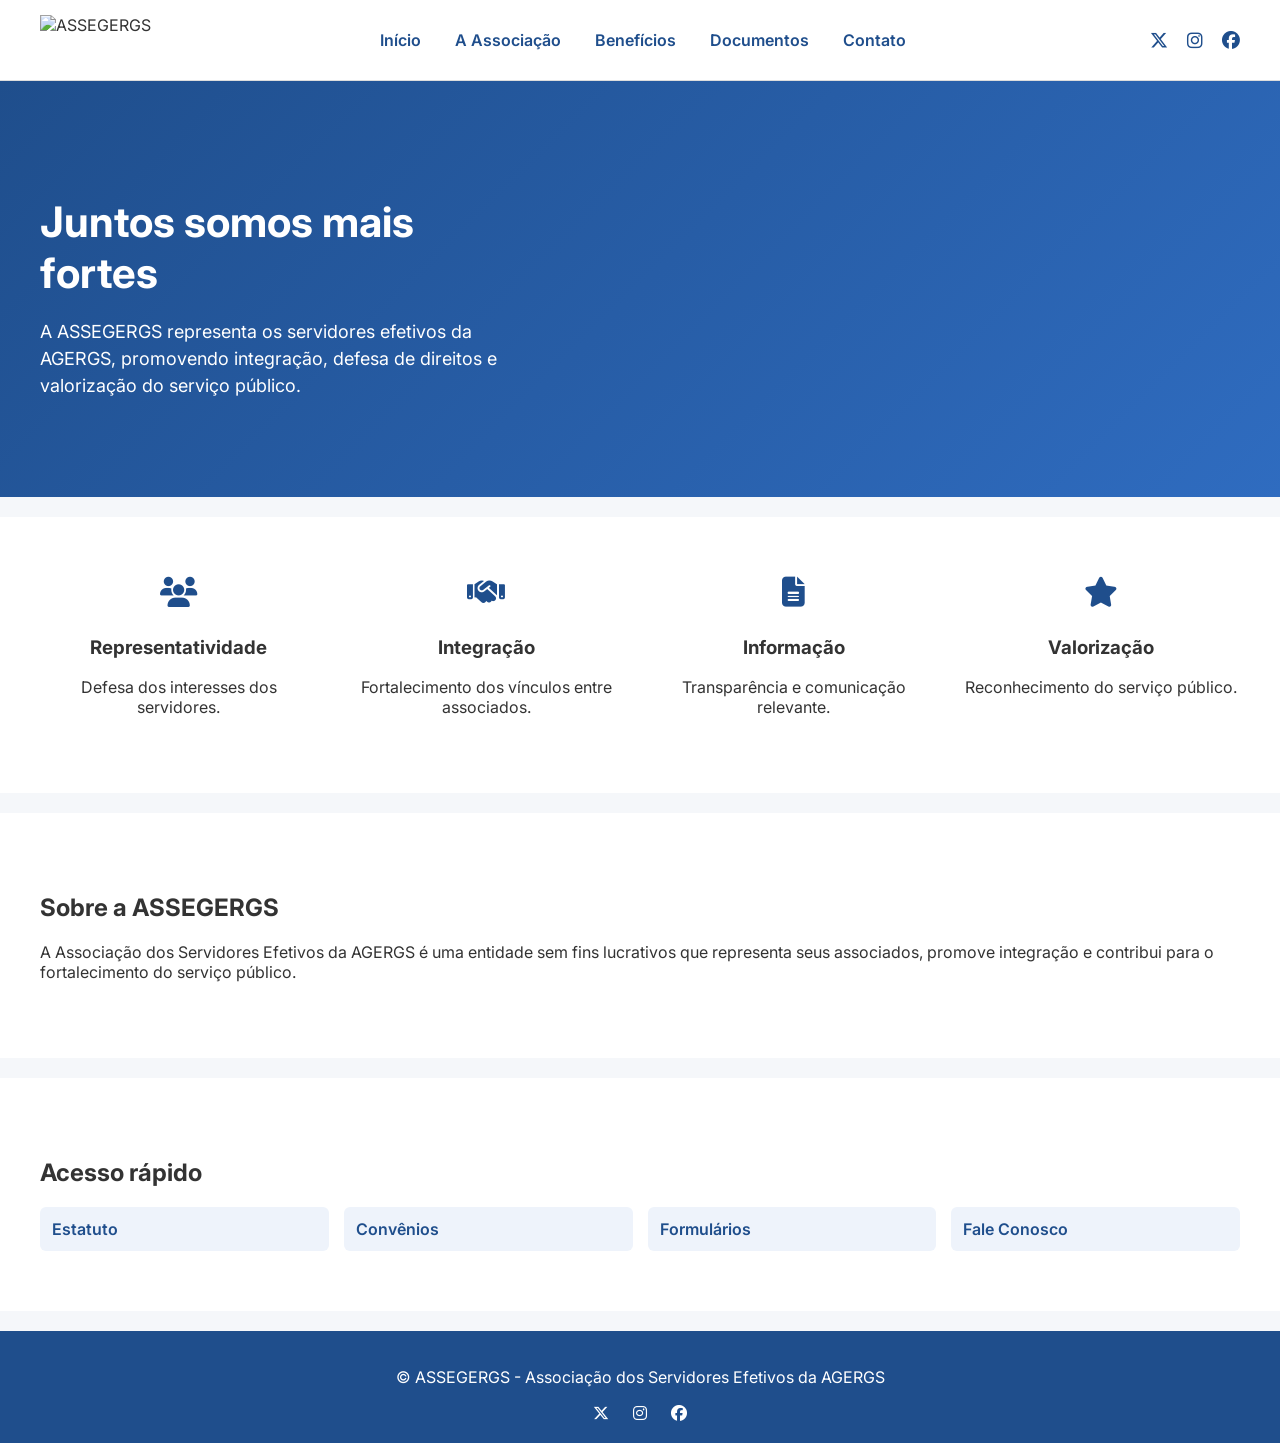
==== index.html @ a0edae52 "Create index.html" ====
<!DOCTYPE html>
<html lang="pt-BR">
<head>
  <meta charset="UTF-8">
  <title>ASSEGERGS</title>
  <meta name="viewport" content="width=device-width, initial-scale=1.0">

  <!-- Fonte -->
  <link href="https://fonts.googleapis.com/css2?family=Inter:wght@300;400;600;700&display=swap" rel="stylesheet">

  <!-- Ícones -->
  <link rel="stylesheet" href="https://cdnjs.cloudflare.com/ajax/libs/font-awesome/6.5.0/css/all.min.css">

  <style>
    body {
      margin: 0;
      font-family: 'Inter', sans-serif;
      background: #f5f7fa;
      color: #333;
    }

    header {
      background: white;
      display: flex;
      justify-content: space-between;
      align-items: center;
      padding: 15px 40px;
      border-bottom: 1px solid #ddd;
    }

    header img {
      height: 50px;
    }

    nav a {
      margin: 0 15px;
      text-decoration: none;
      color: #1f4e8c;
      font-weight: 600;
    }

    .social a {
      margin-left: 15px;
      color: #1f4e8c;
      font-size: 18px;
    }

    .hero {
      background: linear-gradient(135deg, #1f4e8c, #2f6cc0);
      color: white;
      padding: 80px 40px;
      display: flex;
      justify-content: space-between;
      align-items: center;
      flex-wrap: wrap;
    }

    .hero-text {
      max-width: 500px;
    }

    .hero h1 {
      font-size: 42px;
      margin-bottom: 20px;
    }

    .hero p {
      font-size: 18px;
      line-height: 1.5;
    }

    .section {
      padding: 60px 40px;
      background: white;
      margin-top: 20px;
    }

    .grid {
      display: grid;
      grid-template-columns: repeat(auto-fit, minmax(220px, 1fr));
      gap: 30px;
    }

    .card {
      text-align: center;
    }

    .card i {
      font-size: 30px;
      color: #1f4e8c;
      margin-bottom: 10px;
    }

    .quick-links {
      display: grid;
      grid-template-columns: repeat(auto-fit, minmax(200px, 1fr));
      gap: 15px;
    }

    .quick-links a {
      background: #eef3fb;
      padding: 12px;
      border-radius: 6px;
      text-decoration: none;
      color: #1f4e8c;
      font-weight: 600;
      display: block;
    }

    footer {
      background: #1f4e8c;
      color: white;
      text-align: center;
      padding: 20px;
      margin-top: 20px;
    }

    footer a {
      color: white;
      margin: 0 10px;
    }
  </style>
</head>

<body>

<header>
  <img src="logo.png" alt="ASSEGERGS">

  <nav>
    <a href="#">Início</a>
    <a href="#">A Associação</a>
    <a href="#">Benefícios</a>
    <a href="#">Documentos</a>
    <a href="#">Contato</a>
  </nav>

  <div class="social">
    <a href="#"><i class="fab fa-x-twitter"></i></a>
    <a href="#"><i class="fab fa-instagram"></i></a>
    <a href="#"><i class="fab fa-facebook"></i></a>
  </div>
</header>

<section class="hero">
  <div class="hero-text">
    <h1>Juntos somos mais fortes</h1>
    <p>
      A ASSEGERGS representa os servidores efetivos da AGERGS,
      promovendo integração, defesa de direitos e valorização do serviço público.
    </p>
  </div>
</section>

<section class="section">
  <div class="grid">
    <div class="card">
      <i class="fas fa-users"></i>
      <h3>Representatividade</h3>
      <p>Defesa dos interesses dos servidores.</p>
    </div>

    <div class="card">
      <i class="fas fa-handshake"></i>
      <h3>Integração</h3>
      <p>Fortalecimento dos vínculos entre associados.</p>
    </div>

    <div class="card">
      <i class="fas fa-file-alt"></i>
      <h3>Informação</h3>
      <p>Transparência e comunicação relevante.</p>
    </div>

    <div class="card">
      <i class="fas fa-star"></i>
      <h3>Valorização</h3>
      <p>Reconhecimento do serviço público.</p>
    </div>
  </div>
</section>

<section class="section">
  <h2>Sobre a ASSEGERGS</h2>
  <p>
    A Associação dos Servidores Efetivos da AGERGS é uma entidade sem fins lucrativos
    que representa seus associados, promove integração e contribui para o fortalecimento
    do serviço público.
  </p>
</section>

<section class="section">
  <h2>Acesso rápido</h2>

  <div class="quick-links">
    <a href="#">Estatuto</a>
    <a href="#">Convênios</a>
    <a href="#">Formulários</a>
    <a href="#">Fale Conosco</a>
  </div>
</section>

<footer>
  <p>© ASSEGERGS - Associação dos Servidores Efetivos da AGERGS</p>

  <div>
    <a href="#"><i class="fab fa-x-twitter"></i></a>
    <a href="#"><i class="fab fa-instagram"></i></a>
    <a href="#"><i class="fab fa-facebook"></i></a>
  </div>
</footer>

</body>
</html>
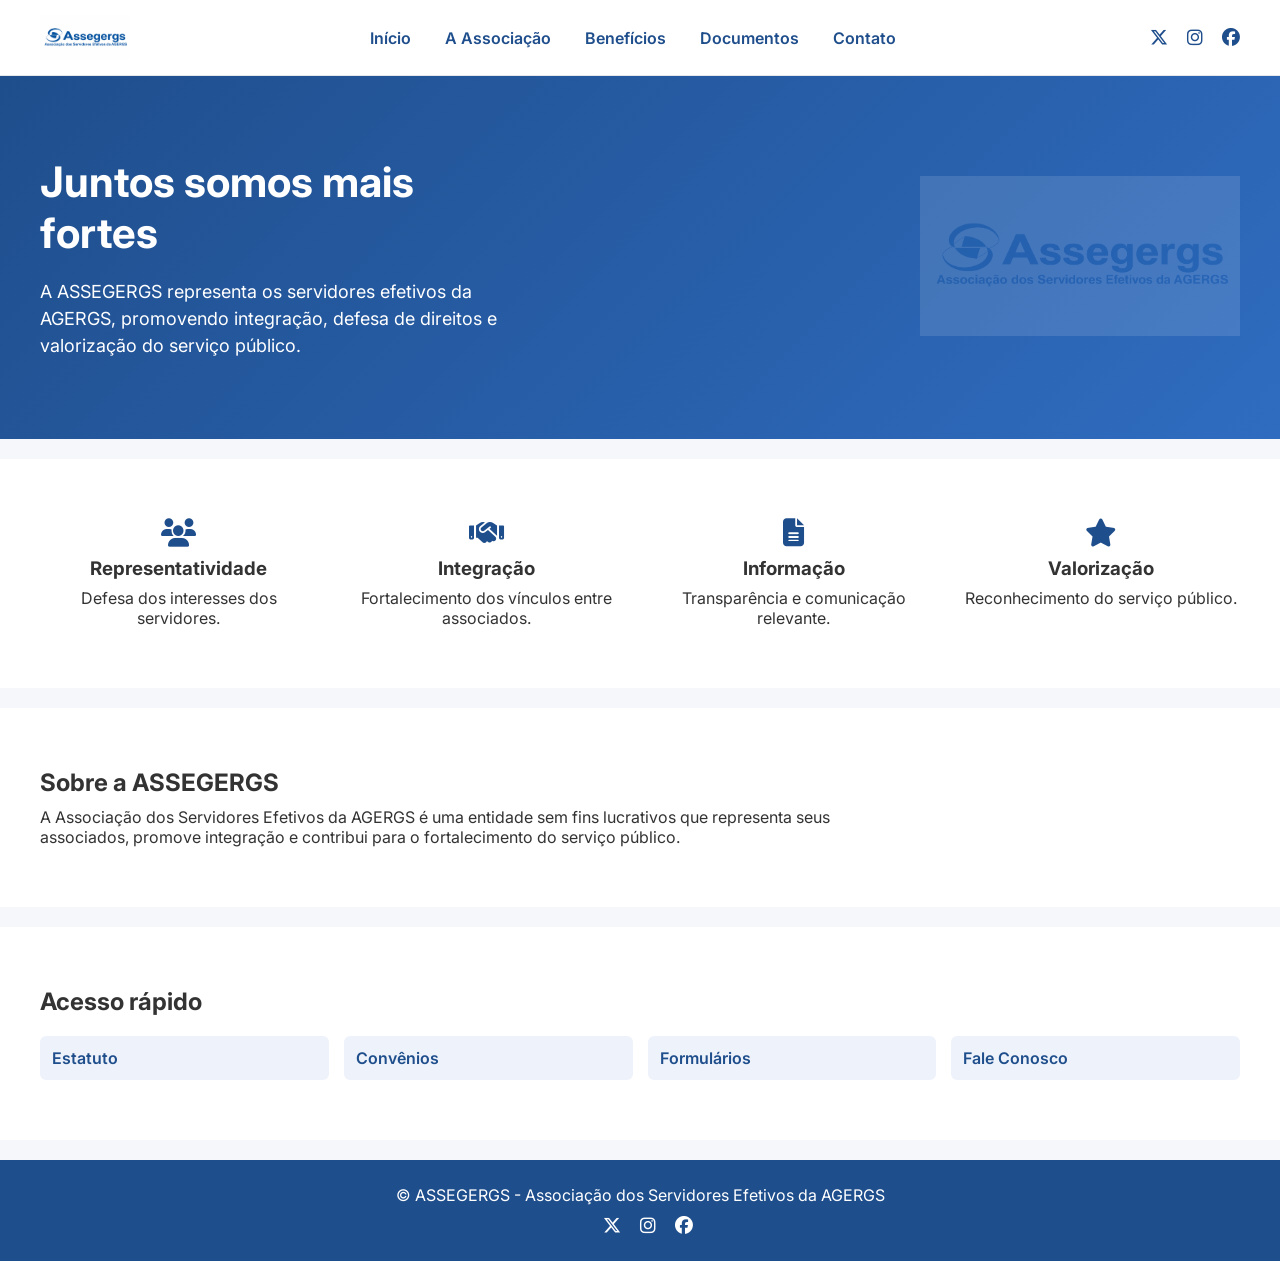
==== commit 631c081f: "Update index.html" ====
--- a/index.html
+++ b/index.html
@@ -12,24 +12,29 @@
   <link rel="stylesheet" href="https://cdnjs.cloudflare.com/ajax/libs/font-awesome/6.5.0/css/all.min.css">
 
   <style>
+    * {
+      margin: 0;
+      padding: 0;
+      box-sizing: border-box;
+    }
+
     body {
-      margin: 0;
       font-family: 'Inter', sans-serif;
       background: #f5f7fa;
       color: #333;
     }
 
     header {
-      background: white;
+      background: #ffffff;
       display: flex;
       justify-content: space-between;
       align-items: center;
       padding: 15px 40px;
-      border-bottom: 1px solid #ddd;
+      border-bottom: 1px solid #e5e7eb;
     }
 
     header img {
-      height: 50px;
+      height: 45px;
     }
 
     nav a {
@@ -37,6 +42,10 @@
       text-decoration: none;
       color: #1f4e8c;
       font-weight: 600;
+    }
+
+    nav a:hover {
+      opacity: 0.7;
     }
 
     .social a {
@@ -57,6 +66,7 @@
 
     .hero-text {
       max-width: 500px;
+      z-index: 2;
     }
 
     .hero h1 {
@@ -67,6 +77,11 @@
     .hero p {
       font-size: 18px;
       line-height: 1.5;
+    }
+
+    .hero-logo img {
+      width: 320px;
+      opacity: 0.12;
     }
 
     .section {
@@ -79,22 +94,24 @@
       display: grid;
       grid-template-columns: repeat(auto-fit, minmax(220px, 1fr));
       gap: 30px;
-    }
-
-    .card {
       text-align: center;
     }
 
     .card i {
-      font-size: 30px;
+      font-size: 28px;
       color: #1f4e8c;
       margin-bottom: 10px;
+    }
+
+    .card h3 {
+      margin-bottom: 8px;
     }
 
     .quick-links {
       display: grid;
       grid-template-columns: repeat(auto-fit, minmax(200px, 1fr));
       gap: 15px;
+      margin-top: 20px;
     }
 
     .quick-links a {
@@ -107,17 +124,42 @@
       display: block;
     }
 
+    .quick-links a:hover {
+      background: #dbe6f7;
+    }
+
     footer {
       background: #1f4e8c;
       color: white;
       text-align: center;
-      padding: 20px;
+      padding: 25px;
       margin-top: 20px;
     }
 
-    footer a {
+    footer .social a {
       color: white;
-      margin: 0 10px;
+    }
+
+    @media (max-width: 768px) {
+      header {
+        flex-direction: column;
+        gap: 10px;
+      }
+
+      nav {
+        display: flex;
+        flex-wrap: wrap;
+        justify-content: center;
+      }
+
+      .hero {
+        text-align: center;
+        justify-content: center;
+      }
+
+      .hero-logo {
+        margin-top: 20px;
+      }
     }
   </style>
 </head>
@@ -150,6 +192,10 @@
       promovendo integração, defesa de direitos e valorização do serviço público.
     </p>
   </div>
+
+  <div class="hero-logo">
+    <img src="logo.png" alt="ASSEGERGS">
+  </div>
 </section>
 
 <section class="section">
@@ -182,7 +228,7 @@
 
 <section class="section">
   <h2>Sobre a ASSEGERGS</h2>
-  <p>
+  <p style="margin-top:10px; max-width:800px;">
     A Associação dos Servidores Efetivos da AGERGS é uma entidade sem fins lucrativos
     que representa seus associados, promove integração e contribui para o fortalecimento
     do serviço público.
@@ -203,7 +249,7 @@
 <footer>
   <p>© ASSEGERGS - Associação dos Servidores Efetivos da AGERGS</p>
 
-  <div>
+  <div class="social" style="margin-top:10px;">
     <a href="#"><i class="fab fa-x-twitter"></i></a>
     <a href="#"><i class="fab fa-instagram"></i></a>
     <a href="#"><i class="fab fa-facebook"></i></a>
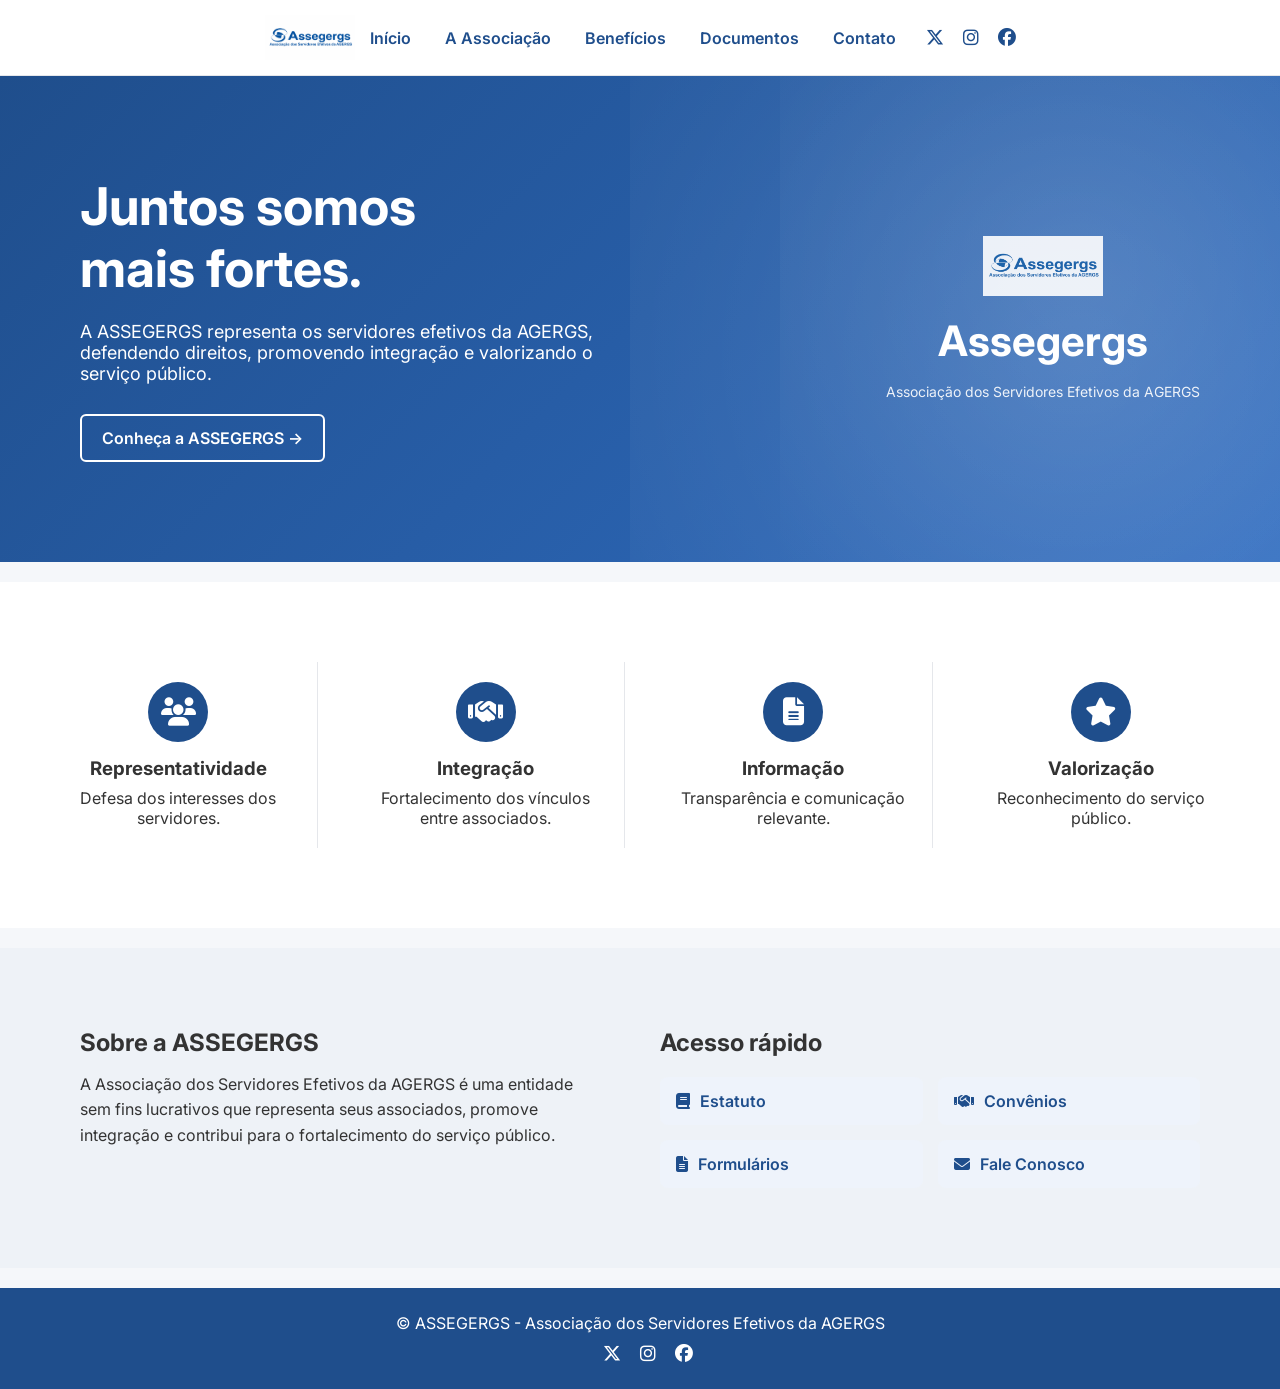
==== commit ffbb4a21: "Melhorias de terça" ====
--- a/index.html
+++ b/index.html
@@ -33,6 +33,13 @@
       border-bottom: 1px solid #e5e7eb;
     }
 
+    .header-content {
+      display: flex;
+      justify-content: space-between;
+      align-items: center;
+      padding: 15px 40px;
+    }
+
     header img {
       height: 45px;
     }
@@ -54,38 +61,8 @@
       font-size: 18px;
     }
 
-    .hero {
-      background: linear-gradient(135deg, #1f4e8c, #2f6cc0);
-      color: white;
+    .section {
       padding: 80px 40px;
-      display: flex;
-      justify-content: space-between;
-      align-items: center;
-      flex-wrap: wrap;
-    }
-
-    .hero-text {
-      max-width: 500px;
-      z-index: 2;
-    }
-
-    .hero h1 {
-      font-size: 42px;
-      margin-bottom: 20px;
-    }
-
-    .hero p {
-      font-size: 18px;
-      line-height: 1.5;
-    }
-
-    .hero-logo img {
-      width: 320px;
-      opacity: 0.12;
-    }
-
-    .section {
-      padding: 60px 40px;
       background: white;
       margin-top: 20px;
     }
@@ -97,6 +74,18 @@
       text-align: center;
     }
 
+    .card {
+      padding: 20px;
+      border-right: 1px solid #e5e7eb;  
+      display: flex;
+      flex-direction: column;
+      justify-content: center;
+    }
+
+    .card:last-child {
+      border-right: none;
+    }
+
     .card i {
       font-size: 28px;
       color: #1f4e8c;
@@ -109,23 +98,32 @@
 
     .quick-links {
       display: grid;
-      grid-template-columns: repeat(auto-fit, minmax(200px, 1fr));
+      grid-template-columns: 1fr 1fr;
       gap: 15px;
       margin-top: 20px;
     }
 
+    .quick-links i {
+      font-size: 16px;
+      color: #1f4e8c;
+    }
+
     .quick-links a {
       background: #eef3fb;
-      padding: 12px;
-      border-radius: 6px;
+      padding: 14px 16px;
+      border-radius: 8px;
       text-decoration: none;
       color: #1f4e8c;
       font-weight: 600;
-      display: block;
+      display: flex;
+      align-items: center;
+      gap: 10px;
+      transition: 0.2s;
     }
 
     .quick-links a:hover {
       background: #dbe6f7;
+      transform: translateY(-2px);
     }
 
     footer {
@@ -140,61 +138,211 @@
       color: white;
     }
 
-    @media (max-width: 768px) {
-      header {
-        flex-direction: column;
-        gap: 10px;
-      }
-
-      nav {
-        display: flex;
-        flex-wrap: wrap;
-        justify-content: center;
-      }
-
-      .hero {
-        text-align: center;
-        justify-content: center;
-      }
-
-      .hero-logo {
-        margin-top: 20px;
-      }
-    }
+
+    /* CONTAINER PADRÃO */
+.container {
+  max-width: 1200px;
+  margin: 0 auto;
+  padding: 0 40px;
+}
+
+/* HERO NOVO */
+.hero {
+  position: relative;
+  background: linear-gradient(135deg, #1f4e8c, #2f6cc0);
+  color: white;
+  padding: 100px 0;
+  overflow: hidden;
+}
+
+.hero::before {
+  content: "";
+  position: absolute;
+  width: 600px;
+  height: 600px;
+  background: radial-gradient(circle, rgba(255,255,255,0.1), transparent);
+  top: -100px;
+  right: -100px;
+}
+
+.hero::after {
+  content: "";
+  position: absolute;
+  width: 900px;
+  height: 900px;
+  background: radial-gradient(circle, rgba(255,255,255,0.12), transparent);
+  bottom: -250px;
+  right: -250px;
+}
+
+.hero-content {
+  display: flex;
+  justify-content: space-between;
+  align-items: center;
+}
+
+.hero-text {
+  max-width: 520px;
+}
+
+.hero-text h1 {
+  font-size: 52px;
+  line-height: 1.2;
+  margin-bottom: 20px;
+}
+
+.hero-text p {
+  font-size: 18px;
+  margin-bottom: 30px;
+}
+
+.btn {
+  display: inline-block;
+  border: 2px solid white;
+  padding: 12px 20px;
+  border-radius: 6px;
+  color: white;
+  text-decoration: none;
+  font-weight: 600;
+}
+
+.btn:hover {
+  background: white;
+  color: #1f4e8c;
+}
+
+.hero-right {
+  text-align: center;
+}
+
+.hero-right img {
+  width: 120px;
+  opacity: 0.9;
+}
+
+h2 {
+  font-size: 24px;
+  margin-bottom: 15px;
+}
+
+.hero-right h2 {
+  font-size: 42px;
+  margin-top: 15px;
+}
+
+.hero-right span {
+  font-size: 14px;
+  opacity: 0.9;
+}
+
+/* CARDS COM CÍRCULO */
+.card i {
+  width: 60px;
+  height: 60px;
+  background: #1f4e8c;
+  color: white;
+  border-radius: 50%;
+  display: flex;
+  align-items: center;
+  justify-content: center;
+  margin: 0 auto 15px;
+}
+
+@media (max-width: 768px) {
+  header {
+    flex-direction: column;
+    gap: 10px;
+  }
+
+  nav {
+    display: flex;
+    flex-wrap: wrap;
+    justify-content: center;
+  }
+
+  .hero {
+    text-align: center;
+    justify-content: center;
+  }
+
+  .hero-content {
+    flex-direction: column;
+    text-align: center;
+    gap: 30px;
+  }
+
+  .hero-text {
+    max-width: 100%;
+  }
+}
+
+.grid {
+  align-items: stretch;
+}
+
+.about {
+  background: #eef2f7;
+}
+
+.about-grid {
+  display: grid;
+  grid-template-columns: 1fr 1fr;
+  gap: 40px;
+}
+
+.about p {
+  line-height: 1.6;
+  max-width: 500px;
+}
+
   </style>
 </head>
 
 <body>
 
 <header>
-  <img src="logo.png" alt="ASSEGERGS">
-
-  <nav>
-    <a href="#">Início</a>
-    <a href="#">A Associação</a>
-    <a href="#">Benefícios</a>
-    <a href="#">Documentos</a>
-    <a href="#">Contato</a>
-  </nav>
-
-  <div class="social">
-    <a href="#"><i class="fab fa-x-twitter"></i></a>
-    <a href="#"><i class="fab fa-instagram"></i></a>
-    <a href="#"><i class="fab fa-facebook"></i></a>
+  <div class="container header-content">
+
+    <img src="logo.png" alt="ASSEGERGS">
+
+    <nav>
+      <a href="#">Início</a>
+      <a href="#">A Associação</a>
+      <a href="#">Benefícios</a>
+      <a href="#">Documentos</a>
+      <a href="#">Contato</a>
+    </nav>
+
+    <div class="social">
+      <a href="#"><i class="fab fa-x-twitter"></i></a>
+      <a href="https://www.instagram.com/assegergsrs/"><i class="fab fa-instagram"></i></a>
+      <a href="https://www.facebook.com/asegergs/"><i class="fab fa-facebook"></i></a>
+    </div>
+
   </div>
 </header>
 
 <section class="hero">
-  <div class="hero-text">
-    <h1>Juntos somos mais fortes</h1>
-    <p>
-      A ASSEGERGS representa os servidores efetivos da AGERGS,
-      promovendo integração, defesa de direitos e valorização do serviço público.
-    </p>
-  </div>
-
-  <div class="hero-logo">
-    <img src="logo.png" alt="ASSEGERGS">
+  <div class="container hero-content">
+    
+    <div class="hero-text">
+      <h1>Juntos somos<br>mais fortes.</h1>
+      <p>
+        A ASSEGERGS representa os servidores efetivos da AGERGS,
+        defendendo direitos, promovendo integração e valorizando o serviço público.
+      </p>
+
+      <a href="#" class="btn">
+        Conheça a ASSEGERGS →
+      </a>
+    </div>
+
+    <div class="hero-right">
+      <img src="logo.png" alt="logo">
+      <h2>Assegergs</h2>
+      <span>Associação dos Servidores Efetivos da AGERGS</span>
+    </div>
+
   </div>
 </section>
 
@@ -226,23 +374,27 @@
   </div>
 </section>
 
-<section class="section">
-  <h2>Sobre a ASSEGERGS</h2>
-  <p style="margin-top:10px; max-width:800px;">
-    A Associação dos Servidores Efetivos da AGERGS é uma entidade sem fins lucrativos
-    que representa seus associados, promove integração e contribui para o fortalecimento
-    do serviço público.
-  </p>
-</section>
-
-<section class="section">
-  <h2>Acesso rápido</h2>
-
-  <div class="quick-links">
-    <a href="#">Estatuto</a>
-    <a href="#">Convênios</a>
-    <a href="#">Formulários</a>
-    <a href="#">Fale Conosco</a>
+<section class="section about">
+  <div class="container about-grid">
+
+    <div>
+      <h2>Sobre a ASSEGERGS</h2>
+      <p>
+        A Associação dos Servidores Efetivos da AGERGS é uma entidade sem fins lucrativos que representa seus associados, promove integração e contribui para o fortalecimento do serviço público.
+      </p>
+    </div>
+
+    <div>
+      <h2>Acesso rápido</h2>
+
+      <div class="quick-links">
+        <a href="#"><i class="fas fa-book"></i> Estatuto</a>
+        <a href="#"><i class="fas fa-handshake"></i> Convênios</a>
+        <a href="#"><i class="fas fa-file-alt"></i> Formulários</a>
+        <a href="#"><i class="fas fa-envelope"></i> Fale Conosco</a>
+      </div>
+    </div>
+
   </div>
 </section>
 
@@ -251,8 +403,8 @@
 
   <div class="social" style="margin-top:10px;">
     <a href="#"><i class="fab fa-x-twitter"></i></a>
-    <a href="#"><i class="fab fa-instagram"></i></a>
-    <a href="#"><i class="fab fa-facebook"></i></a>
+    <a href="https://www.instagram.com/assegergsrs/"><i class="fab fa-instagram"></i></a>
+    <a href="https://www.facebook.com/asegergs/"><i class="fab fa-facebook"></i></a>
   </div>
 </footer>
 
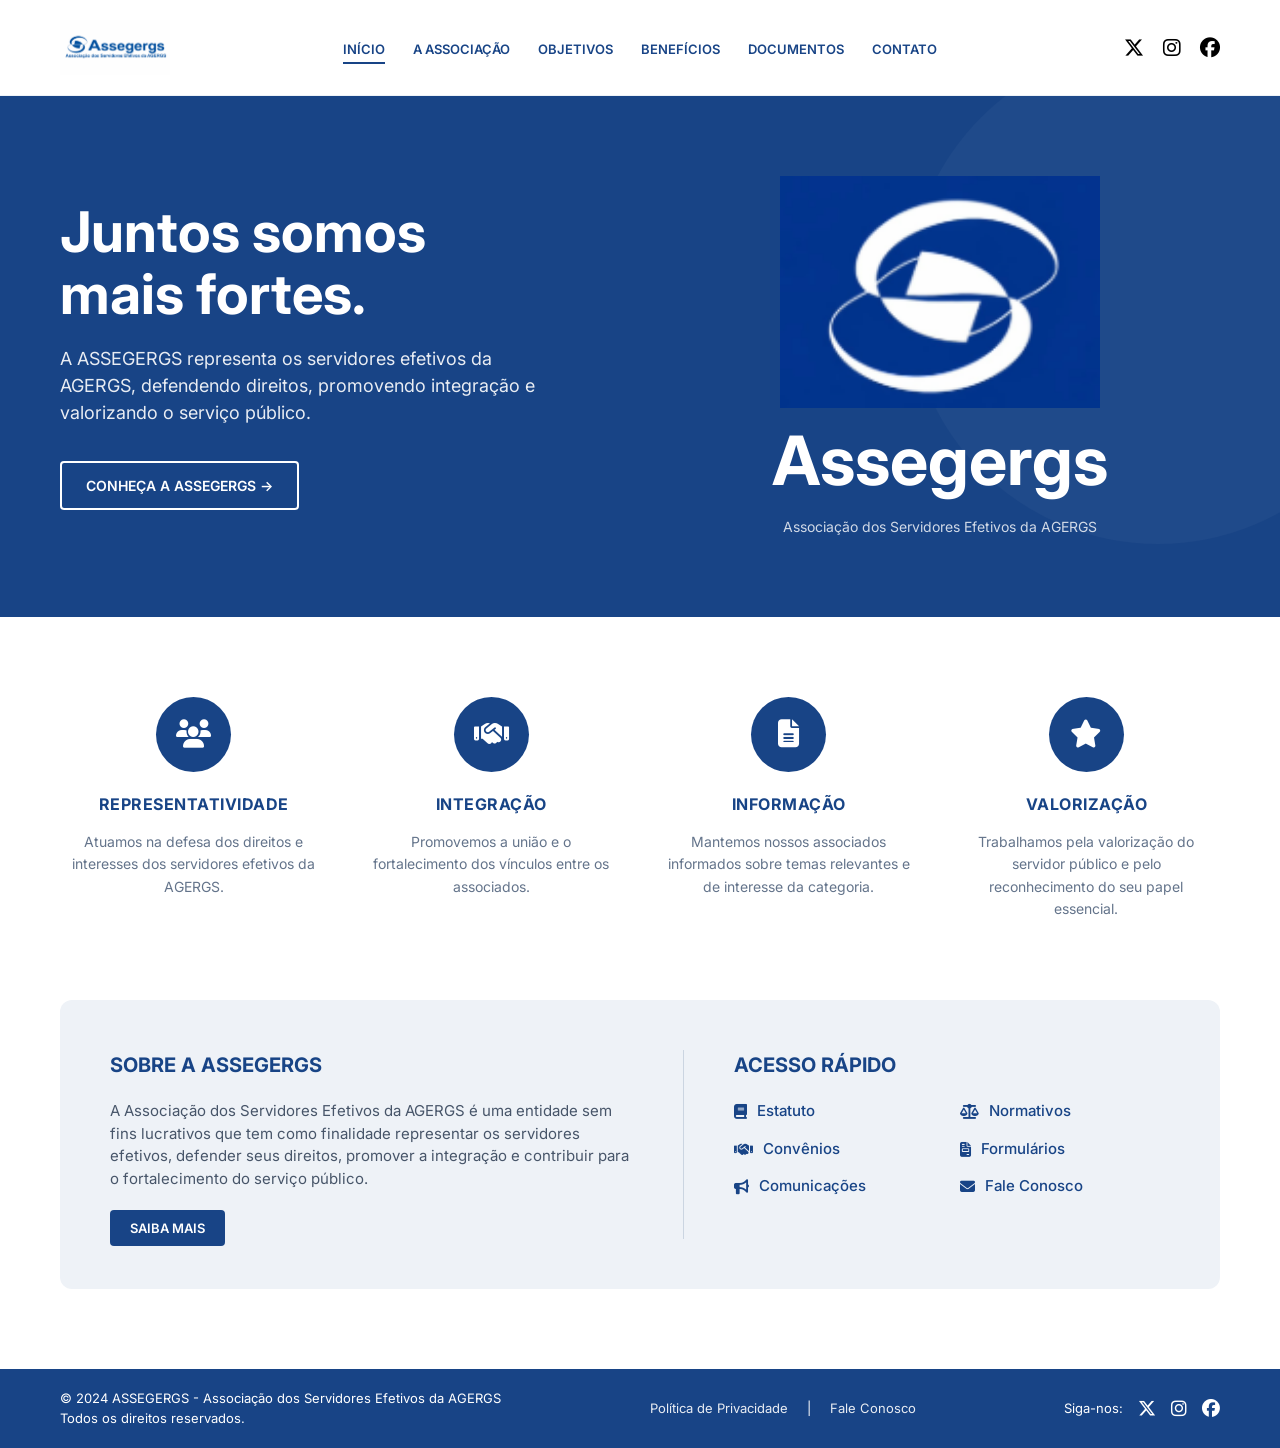
==== commit 770124e6: "Fundo azul escuro" ====
--- a/index.html
+++ b/index.html
@@ -2,409 +2,370 @@
 <html lang="pt-BR">
 <head>
   <meta charset="UTF-8">
-  <title>ASSEGERGS</title>
+  <title>ASSEGERGS - Associação dos Servidores</title>
   <meta name="viewport" content="width=device-width, initial-scale=1.0">
-
-  <!-- Fonte -->
   <link href="https://fonts.googleapis.com/css2?family=Inter:wght@300;400;600;700&display=swap" rel="stylesheet">
-
-  <!-- Ícones -->
   <link rel="stylesheet" href="https://cdnjs.cloudflare.com/ajax/libs/font-awesome/6.5.0/css/all.min.css">
 
   <style>
-    * {
-      margin: 0;
-      padding: 0;
-      box-sizing: border-box;
-    }
+    :root {
+      /* Azul sólido extraído da imagem para um encaixe perfeito */
+      --azul-primario: #184486; 
+      --cinza-fundo: #f8fafc;
+      --cinza-card: #eef2f7;
+      --texto-escuro: #334155;
+    }
+
+    * { margin: 0; padding: 0; box-sizing: border-box; }
 
     body {
       font-family: 'Inter', sans-serif;
-      background: #f5f7fa;
-      color: #333;
-    }
-
+      background: #ffffff;
+      color: var(--texto-escuro);
+      line-height: 1.5;
+    }
+
+    .container {
+      max-width: 1200px;
+      margin: 0 auto;
+      padding: 0 20px;
+    }
+
+    /* HEADER */
     header {
-      background: #ffffff;
-      display: flex;
-      justify-content: space-between;
-      align-items: center;
-      padding: 15px 40px;
-      border-bottom: 1px solid #e5e7eb;
+      padding: 20px 0;
+      border-bottom: 1px solid #edf2f7;
     }
 
     .header-content {
       display: flex;
       justify-content: space-between;
       align-items: center;
-      padding: 15px 40px;
-    }
-
-    header img {
-      height: 45px;
-    }
+    }
+
+    .logo-header { height: 55px; }
 
     nav a {
-      margin: 0 15px;
-      text-decoration: none;
-      color: #1f4e8c;
+      margin: 0 12px;
+      text-decoration: none;
+      color: var(--azul-primario);
       font-weight: 600;
-    }
-
-    nav a:hover {
-      opacity: 0.7;
-    }
-
-    .social a {
+      font-size: 13px;
+      text-transform: uppercase;
+    }
+
+    .nav-active { border-bottom: 2px solid var(--azul-primario); padding-bottom: 5px; }
+
+    .header-social a {
       margin-left: 15px;
-      color: #1f4e8c;
+      color: #000;
+      font-size: 20px;
+      transition: opacity 0.2s;
+    }
+    
+    .header-social a:hover { opacity: 0.7; }
+
+    /* HERO */
+    .hero {
+      background: var(--azul-primario);
+      color: white;
+      padding: 80px 0;
+      position: relative;
+      overflow: hidden;
+    }
+
+    /* Detalhe estético de círculo no fundo */
+    .hero::after {
+        content: "";
+        position: absolute;
+        right: -10%; top: -10%;
+        width: 500px; height: 500px;
+        background: rgba(255,255,255,0.03);
+        border-radius: 50%;
+    }
+
+    .hero-content {
+      display: grid;
+      grid-template-columns: 1fr 1fr;
+      align-items: center;
+      gap: 40px;
+      position: relative;
+      z-index: 2;
+    }
+
+    .hero-text h1 {
+      font-size: 56px;
+      line-height: 1.1;
+      margin-bottom: 20px;
+      font-weight: 700;
+    }
+
+    .hero-text p {
       font-size: 18px;
-    }
-
-    .section {
-      padding: 80px 40px;
-      background: white;
-      margin-top: 20px;
-    }
-
-    .grid {
+      margin-bottom: 35px;
+      opacity: 0.9;
+      max-width: 480px;
+    }
+
+    .btn-hero {
+      display: inline-block;
+      border: 2px solid white;
+      padding: 12px 24px;
+      color: white;
+      text-decoration: none;
+      font-weight: 600;
+      border-radius: 4px;
+      text-transform: uppercase;
+      font-size: 14px;
+      transition: background 0.3s;
+    }
+
+    .btn-hero:hover { background: rgba(255,255,255,0.1); }
+
+    .hero-right { text-align: center; }
+
+    /* Estilo para integrar a imagem com fundo azul */
+    .hero-logo-white {
+      width: 320px; 
+      height: auto;
+      margin-bottom: 5px;
+      display: inline-block;
+      /* Remove qualquer borda ou sombra residual */
+      border: none;
+      outline: none;
+    }
+
+    .hero-right h2 {
+        font-size: 68px;
+        font-weight: 700;
+        margin-top: -10px;
+    }
+
+    .hero-right span {
+        font-size: 14px;
+        opacity: 0.8;
+        display: block;
+        margin-top: 5px;
+    }
+
+    /* GRID DE CARDS */
+    .features { padding: 80px 0; }
+    .features-grid {
       display: grid;
-      grid-template-columns: repeat(auto-fit, minmax(220px, 1fr));
+      grid-template-columns: repeat(4, 1fr);
       gap: 30px;
-      text-align: center;
-    }
-
-    .card {
-      padding: 20px;
-      border-right: 1px solid #e5e7eb;  
+    }
+
+    .card { text-align: center; }
+    .card i {
+      width: 75px; height: 75px;
+      background: var(--azul-primario);
+      color: white;
+      border-radius: 50%;
       display: flex;
-      flex-direction: column;
+      align-items: center;
       justify-content: center;
-    }
-
-    .card:last-child {
-      border-right: none;
-    }
-
-    .card i {
+      margin: 0 auto 20px;
       font-size: 28px;
-      color: #1f4e8c;
-      margin-bottom: 10px;
     }
 
     .card h3 {
-      margin-bottom: 8px;
-    }
-
-    .quick-links {
+      color: var(--azul-primario);
+      font-size: 16px;
+      margin-bottom: 15px;
+      text-transform: uppercase;
+      letter-spacing: 0.5px;
+    }
+
+    .card p { font-size: 14px; color: #64748b; line-height: 1.6; padding: 0 10px;}
+
+    /* SEÇÃO SOBRE (BOX CINZA) */
+    .about-box {
+      background: var(--cinza-card);
+      border-radius: 12px;
+      padding: 50px;
+      display: grid;
+      grid-template-columns: 1.2fr 1px 1fr;
+      gap: 50px;
+      margin-bottom: 80px;
+    }
+
+    .line-divider { background: #cbd5e1; width: 1px; height: 100%; }
+
+    .about-box h2 {
+      color: var(--azul-primario);
+      font-size: 20px;
+      margin-bottom: 20px;
+      text-transform: uppercase;
+    }
+
+    .about-box p { font-size: 15px; color: #475569; margin-bottom: 25px; }
+
+    .btn-sm {
+      background: var(--azul-primario);
+      color: white;
+      padding: 10px 20px;
+      text-decoration: none;
+      border-radius: 4px;
+      font-size: 13px;
+      font-weight: 600;
+    }
+
+    .quick-links-grid {
       display: grid;
       grid-template-columns: 1fr 1fr;
       gap: 15px;
-      margin-top: 20px;
-    }
-
-    .quick-links i {
-      font-size: 16px;
-      color: #1f4e8c;
-    }
-
-    .quick-links a {
-      background: #eef3fb;
-      padding: 14px 16px;
-      border-radius: 8px;
-      text-decoration: none;
-      color: #1f4e8c;
-      font-weight: 600;
+    }
+
+    .quick-links-grid a {
+      text-decoration: none;
+      color: var(--azul-primario);
+      font-weight: 500;
+      font-size: 15px;
       display: flex;
       align-items: center;
       gap: 10px;
-      transition: 0.2s;
-    }
-
-    .quick-links a:hover {
-      background: #dbe6f7;
-      transform: translateY(-2px);
-    }
-
+    }
+
+    /* FOOTER */
     footer {
-      background: #1f4e8c;
-      color: white;
-      text-align: center;
-      padding: 25px;
-      margin-top: 20px;
-    }
-
-    footer .social a {
-      color: white;
-    }
-
-
-    /* CONTAINER PADRÃO */
-.container {
-  max-width: 1200px;
-  margin: 0 auto;
-  padding: 0 40px;
-}
-
-/* HERO NOVO */
-.hero {
-  position: relative;
-  background: linear-gradient(135deg, #1f4e8c, #2f6cc0);
-  color: white;
-  padding: 100px 0;
-  overflow: hidden;
-}
-
-.hero::before {
-  content: "";
-  position: absolute;
-  width: 600px;
-  height: 600px;
-  background: radial-gradient(circle, rgba(255,255,255,0.1), transparent);
-  top: -100px;
-  right: -100px;
-}
-
-.hero::after {
-  content: "";
-  position: absolute;
-  width: 900px;
-  height: 900px;
-  background: radial-gradient(circle, rgba(255,255,255,0.12), transparent);
-  bottom: -250px;
-  right: -250px;
-}
-
-.hero-content {
-  display: flex;
-  justify-content: space-between;
-  align-items: center;
-}
-
-.hero-text {
-  max-width: 520px;
-}
-
-.hero-text h1 {
-  font-size: 52px;
-  line-height: 1.2;
-  margin-bottom: 20px;
-}
-
-.hero-text p {
-  font-size: 18px;
-  margin-bottom: 30px;
-}
-
-.btn {
-  display: inline-block;
-  border: 2px solid white;
-  padding: 12px 20px;
-  border-radius: 6px;
-  color: white;
-  text-decoration: none;
-  font-weight: 600;
-}
-
-.btn:hover {
-  background: white;
-  color: #1f4e8c;
-}
-
-.hero-right {
-  text-align: center;
-}
-
-.hero-right img {
-  width: 120px;
-  opacity: 0.9;
-}
-
-h2 {
-  font-size: 24px;
-  margin-bottom: 15px;
-}
-
-.hero-right h2 {
-  font-size: 42px;
-  margin-top: 15px;
-}
-
-.hero-right span {
-  font-size: 14px;
-  opacity: 0.9;
-}
-
-/* CARDS COM CÍRCULO */
-.card i {
-  width: 60px;
-  height: 60px;
-  background: #1f4e8c;
-  color: white;
-  border-radius: 50%;
-  display: flex;
-  align-items: center;
-  justify-content: center;
-  margin: 0 auto 15px;
-}
-
-@media (max-width: 768px) {
-  header {
-    flex-direction: column;
-    gap: 10px;
-  }
-
-  nav {
-    display: flex;
-    flex-wrap: wrap;
-    justify-content: center;
-  }
-
-  .hero {
-    text-align: center;
-    justify-content: center;
-  }
-
-  .hero-content {
-    flex-direction: column;
-    text-align: center;
-    gap: 30px;
-  }
-
-  .hero-text {
-    max-width: 100%;
-  }
-}
-
-.grid {
-  align-items: stretch;
-}
-
-.about {
-  background: #eef2f7;
-}
-
-.about-grid {
-  display: grid;
-  grid-template-columns: 1fr 1fr;
-  gap: 40px;
-}
-
-.about p {
-  line-height: 1.6;
-  max-width: 500px;
-}
-
+      background: var(--azul-primario);
+      color: white;
+      padding: 20px 0;
+      font-size: 13px;
+    }
+
+    .footer-content {
+      display: flex;
+      justify-content: space-between;
+      align-items: center;
+    }
+
+    .footer-links a {
+      color: white;
+      text-decoration: none;
+      margin: 0 15px;
+      opacity: 0.9;
+    }
+
+    .footer-social-icons {
+        display: flex;
+        align-items: center;
+        gap: 15px;
+    }
+
+    .footer-social-icons a { color: white; font-size: 18px; }
+
+    @media (max-width: 992px) {
+      .hero-content, .features-grid, .about-box { grid-template-columns: 1fr; }
+      .line-divider { display: none; }
+      .hero-text { text-align: center; }
+      .hero-text p { margin: 20px auto; }
+      .hero-logo-white { width: 250px; }
+      .hero-right h2 { font-size: 48px; }
+    }
   </style>
 </head>
-
 <body>
 
 <header>
   <div class="container header-content">
-
-    <img src="logo.png" alt="ASSEGERGS">
-
+    <img src="logo.png" class="logo-header" alt="ASSEGERGS">
     <nav>
-      <a href="#">Início</a>
+      <a href="#" class="nav-active">Início</a>
       <a href="#">A Associação</a>
+      <a href="#">Objetivos</a>
       <a href="#">Benefícios</a>
       <a href="#">Documentos</a>
       <a href="#">Contato</a>
     </nav>
-
-    <div class="social">
-      <a href="#"><i class="fab fa-x-twitter"></i></a>
-      <a href="https://www.instagram.com/assegergsrs/"><i class="fab fa-instagram"></i></a>
-      <a href="https://www.facebook.com/asegergs/"><i class="fab fa-facebook"></i></a>
-    </div>
-
+    <div class="header-social">
+      <a href="https://x.com/assegergs" target="_blank"><i class="fab fa-x-twitter"></i></a>
+      <a href="https://www.instagram.com/assegergsrs/" target="_blank"><i class="fab fa-instagram"></i></a>
+      <a href="https://www.facebook.com/asegergs/" target="_blank"><i class="fab fa-facebook"></i></a>
+    </div>
   </div>
 </header>
 
 <section class="hero">
   <div class="container hero-content">
-    
     <div class="hero-text">
       <h1>Juntos somos<br>mais fortes.</h1>
-      <p>
-        A ASSEGERGS representa os servidores efetivos da AGERGS,
-        defendendo direitos, promovendo integração e valorizando o serviço público.
-      </p>
-
-      <a href="#" class="btn">
-        Conheça a ASSEGERGS →
-      </a>
-    </div>
-
+      <p>A ASSEGERGS representa os servidores efetivos da AGERGS, defendendo direitos, promovendo integração e valorizando o serviço público.</p>
+      <a href="#" class="btn-hero">Conheça a ASSEGERGS →</a>
+    </div>
     <div class="hero-right">
-      <img src="logo.png" alt="logo">
+      <img src="logo-fundo-azul.png" alt="Logo Assegergs" class="hero-logo-white">
       <h2>Assegergs</h2>
       <span>Associação dos Servidores Efetivos da AGERGS</span>
     </div>
-
   </div>
 </section>
 
-<section class="section">
-  <div class="grid">
+<section class="features">
+  <div class="container features-grid">
     <div class="card">
       <i class="fas fa-users"></i>
       <h3>Representatividade</h3>
-      <p>Defesa dos interesses dos servidores.</p>
-    </div>
-
+      <p>Atuamos na defesa dos direitos e interesses dos servidores efetivos da AGERGS.</p>
+    </div>
     <div class="card">
       <i class="fas fa-handshake"></i>
       <h3>Integração</h3>
-      <p>Fortalecimento dos vínculos entre associados.</p>
-    </div>
-
+      <p>Promovemos a união e o fortalecimento dos vínculos entre os associados.</p>
+    </div>
     <div class="card">
       <i class="fas fa-file-alt"></i>
       <h3>Informação</h3>
-      <p>Transparência e comunicação relevante.</p>
-    </div>
-
+      <p>Mantemos nossos associados informados sobre temas relevantes e de interesse da categoria.</p>
+    </div>
     <div class="card">
       <i class="fas fa-star"></i>
       <h3>Valorização</h3>
-      <p>Reconhecimento do serviço público.</p>
+      <p>Trabalhamos pela valorização do servidor público e pelo reconhecimento do seu papel essencial.</p>
     </div>
   </div>
 </section>
 
-<section class="section about">
-  <div class="container about-grid">
-
+<section class="container">
+  <div class="about-box">
     <div>
       <h2>Sobre a ASSEGERGS</h2>
-      <p>
-        A Associação dos Servidores Efetivos da AGERGS é uma entidade sem fins lucrativos que representa seus associados, promove integração e contribui para o fortalecimento do serviço público.
-      </p>
-    </div>
+      <p>A Associação dos Servidores Efetivos da AGERGS é uma entidade sem fins lucrativos que tem como finalidade representar os servidores efetivos, defender seus direitos, promover a integração e contribuir para o fortalecimento do serviço público.</p>
+      <a href="#" class="btn-sm">SAIBA MAIS</a>
+    </div>
+    
+    <div class="line-divider"></div>
 
     <div>
-      <h2>Acesso rápido</h2>
-
-      <div class="quick-links">
+      <h2>Acesso Rápido</h2>
+      <div class="quick-links-grid">
         <a href="#"><i class="fas fa-book"></i> Estatuto</a>
+        <a href="#"><i class="fas fa-balance-scale"></i> Normativos</a>
         <a href="#"><i class="fas fa-handshake"></i> Convênios</a>
-        <a href="#"><i class="fas fa-file-alt"></i> Formulários</a>
+        <a href="#"><i class="fas fa-file-invoice"></i> Formulários</a>
+        <a href="#"><i class="fas fa-bullhorn"></i> Comunicações</a>
         <a href="#"><i class="fas fa-envelope"></i> Fale Conosco</a>
       </div>
     </div>
-
   </div>
 </section>
 
 <footer>
-  <p>© ASSEGERGS - Associação dos Servidores Efetivos da AGERGS</p>
-
-  <div class="social" style="margin-top:10px;">
-    <a href="#"><i class="fab fa-x-twitter"></i></a>
-    <a href="https://www.instagram.com/assegergsrs/"><i class="fab fa-instagram"></i></a>
-    <a href="https://www.facebook.com/asegergs/"><i class="fab fa-facebook"></i></a>
+  <div class="container footer-content">
+    <div>
+      © 2024 ASSEGERGS - Associação dos Servidores Efetivos da AGERGS<br>
+      Todos os direitos reservados.
+    </div>
+    <div class="footer-links">
+      <a href="#">Política de Privacidade</a> | <a href="#">Fale Conosco</a>
+    </div>
+    <div class="footer-social-icons">
+      <span>Siga-nos:</span>
+      <a href="https://x.com/assegergs" target="_blank"><i class="fab fa-x-twitter"></i></a>
+      <a href="https://www.instagram.com/assegergsrs/" target="_blank"><i class="fab fa-instagram"></i></a>
+      <a href="https://www.facebook.com/asegergs/" target="_blank"><i class="fab fa-facebook"></i></a>
+    </div>
   </div>
 </footer>
 
